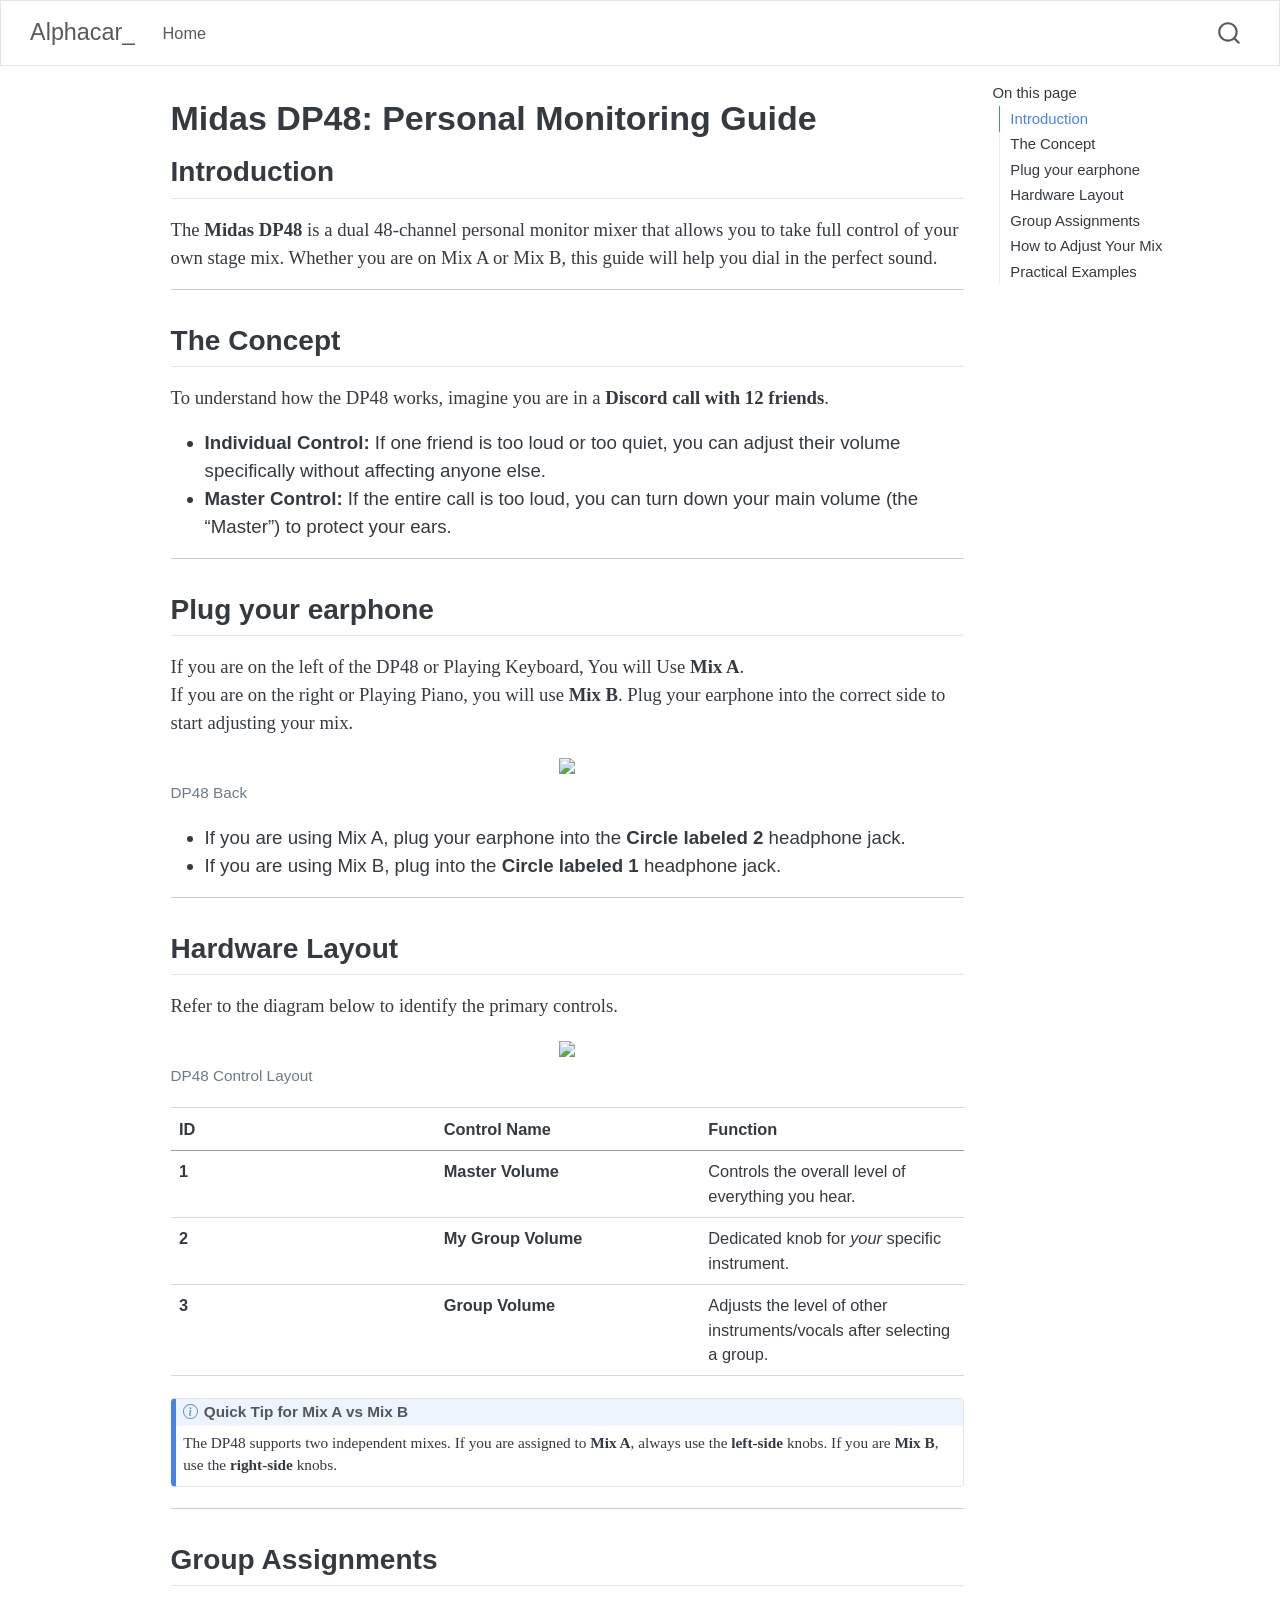
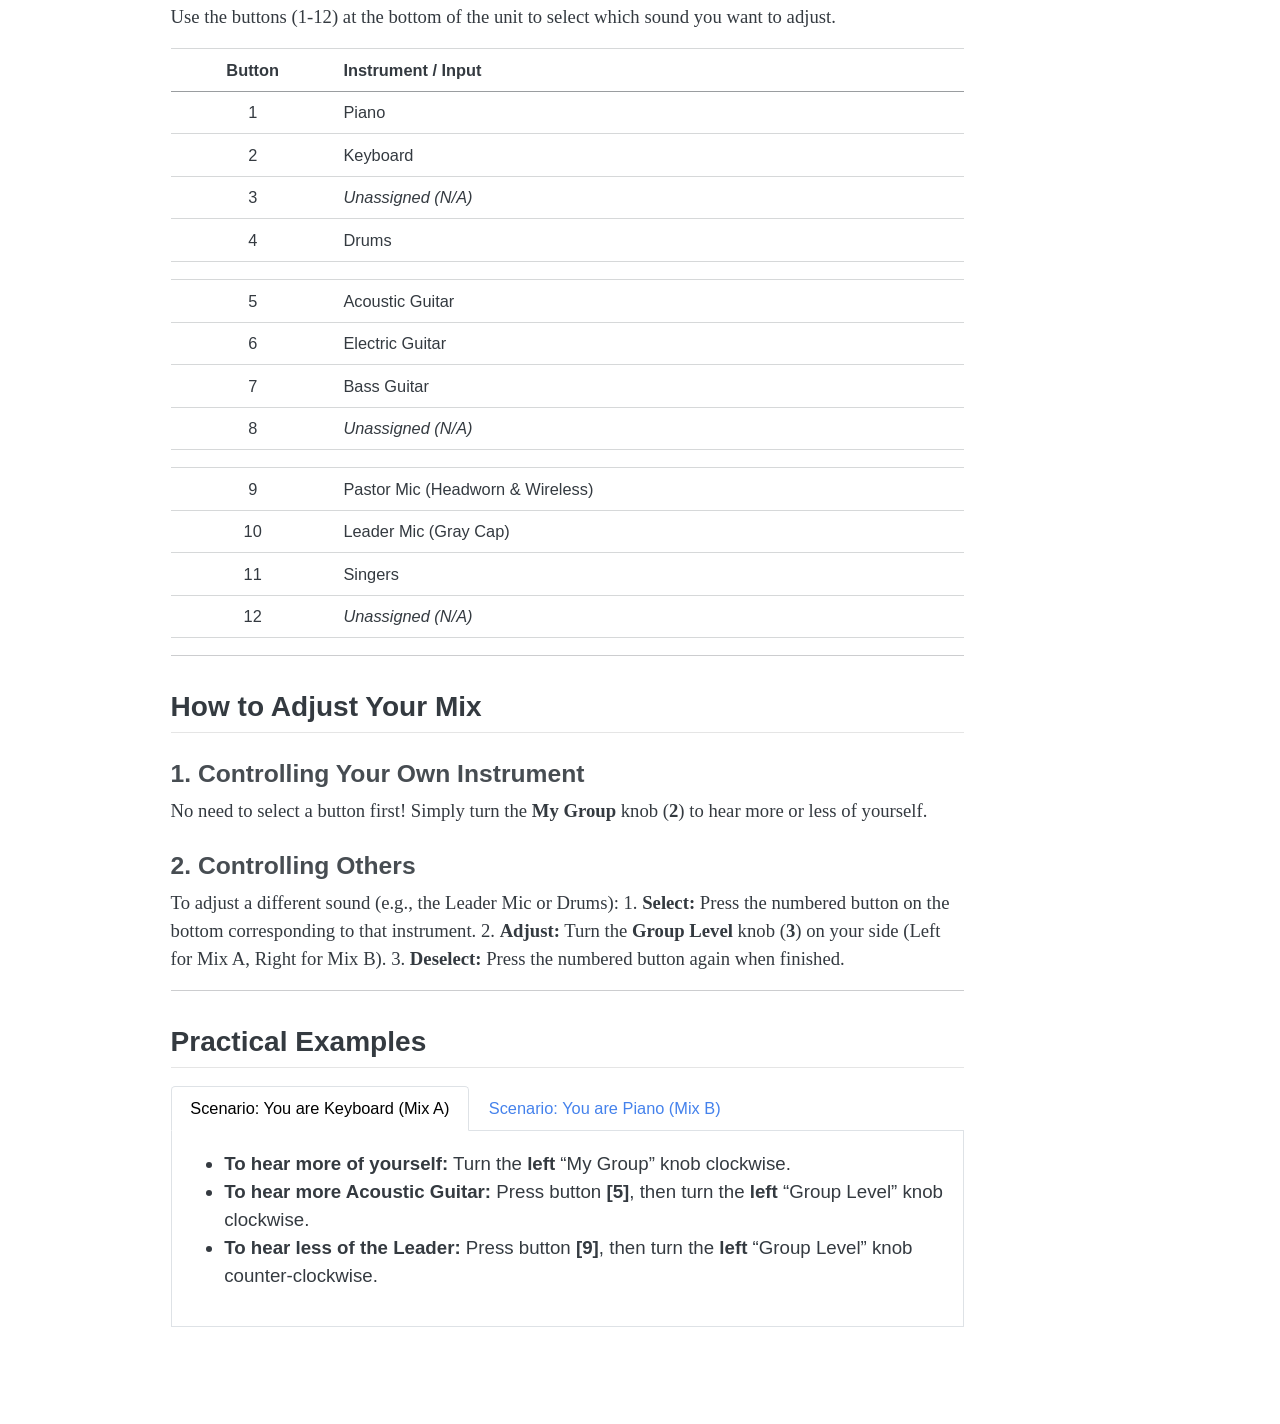
==== dp48.html @ 5f4e0976 "Built site for gh-pages" ====
<!DOCTYPE html>
<html xmlns="http://www.w3.org/1999/xhtml" lang="en" xml:lang="en"><head>

<meta charset="utf-8">
<meta name="generator" content="quarto-1.8.27">

<meta name="viewport" content="width=device-width, initial-scale=1.0, user-scalable=yes">


<title>Midas DP48: Personal Monitoring Guide – Alphacar_</title>
<style>
code{white-space: pre-wrap;}
span.smallcaps{font-variant: small-caps;}
div.columns{display: flex; gap: min(4vw, 1.5em);}
div.column{flex: auto; overflow-x: auto;}
div.hanging-indent{margin-left: 1.5em; text-indent: -1.5em;}
ul.task-list{list-style: none;}
ul.task-list li input[type="checkbox"] {
  width: 0.8em;
  margin: 0 0.8em 0.2em -1em; /* quarto-specific, see https://github.com/quarto-dev/quarto-cli/issues/4556 */ 
  vertical-align: middle;
}
</style>


<script src="site_libs/quarto-nav/quarto-nav.js"></script>
<script src="site_libs/quarto-nav/headroom.min.js"></script>
<script src="site_libs/clipboard/clipboard.min.js"></script>
<script src="site_libs/quarto-search/autocomplete.umd.js"></script>
<script src="site_libs/quarto-search/fuse.min.js"></script>
<script src="site_libs/quarto-search/quarto-search.js"></script>
<meta name="quarto:offset" content="./">
<script src="site_libs/quarto-html/quarto.js" type="module"></script>
<script src="site_libs/quarto-html/tabsets/tabsets.js" type="module"></script>
<script src="site_libs/quarto-html/axe/axe-check.js" type="module"></script>
<script src="site_libs/quarto-html/popper.min.js"></script>
<script src="site_libs/quarto-html/tippy.umd.min.js"></script>
<script src="site_libs/quarto-html/anchor.min.js"></script>
<link href="site_libs/quarto-html/tippy.css" rel="stylesheet">
<link href="site_libs/quarto-html/quarto-syntax-highlighting-ed96de9b727972fe78a7b5d16c58bf87.css" rel="stylesheet" id="quarto-text-highlighting-styles">
<script src="site_libs/bootstrap/bootstrap.min.js"></script>
<link href="site_libs/bootstrap/bootstrap-icons.css" rel="stylesheet">
<link href="site_libs/bootstrap/bootstrap-99258d85ffddbd9841977770f8edb96b.min.css" rel="stylesheet" append-hash="true" id="quarto-bootstrap" data-mode="light">
<script id="quarto-search-options" type="application/json">{
  "location": "navbar",
  "copy-button": false,
  "collapse-after": 3,
  "panel-placement": "end",
  "type": "overlay",
  "limit": 50,
  "keyboard-shortcut": [
    "f",
    "/",
    "s"
  ],
  "show-item-context": false,
  "language": {
    "search-no-results-text": "No results",
    "search-matching-documents-text": "matching documents",
    "search-copy-link-title": "Copy link to search",
    "search-hide-matches-text": "Hide additional matches",
    "search-more-match-text": "more match in this document",
    "search-more-matches-text": "more matches in this document",
    "search-clear-button-title": "Clear",
    "search-text-placeholder": "",
    "search-detached-cancel-button-title": "Cancel",
    "search-submit-button-title": "Submit",
    "search-label": "Search"
  }
}</script>
<script async="" src="https://www.googletagmanager.com/gtag/js?id=G-YXVMSHZ5VF"></script>

<script type="text/javascript">

window.dataLayer = window.dataLayer || [];
function gtag(){dataLayer.push(arguments);}
gtag('js', new Date());
gtag('config', 'G-YXVMSHZ5VF', { 'anonymize_ip': true});
</script>


</head>

<body class="nav-fixed quarto-light">

<div id="quarto-search-results"></div>
  <header id="quarto-header" class="headroom fixed-top">
    <nav class="navbar navbar-expand-lg " data-bs-theme="dark">
      <div class="navbar-container container-fluid">
      <div class="navbar-brand-container mx-auto">
    <a class="navbar-brand" href="./index.html">
    <span class="navbar-title">Alphacar_</span>
    </a>
  </div>
            <div id="quarto-search" class="" title="Search"></div>
          <button class="navbar-toggler" type="button" data-bs-toggle="collapse" data-bs-target="#navbarCollapse" aria-controls="navbarCollapse" role="menu" aria-expanded="false" aria-label="Toggle navigation" onclick="if (window.quartoToggleHeadroom) { window.quartoToggleHeadroom(); }">
  <span class="navbar-toggler-icon"></span>
</button>
          <div class="collapse navbar-collapse" id="navbarCollapse">
            <ul class="navbar-nav navbar-nav-scroll me-auto">
  <li class="nav-item">
    <a class="nav-link" href="./index.html"> 
<span class="menu-text">Home</span></a>
  </li>  
</ul>
            <ul class="navbar-nav navbar-nav-scroll ms-auto">
</ul>
          </div> <!-- /navcollapse -->
            <div class="quarto-navbar-tools">
</div>
      </div> <!-- /container-fluid -->
    </nav>
</header>
<!-- content -->
<div id="quarto-content" class="quarto-container page-columns page-rows-contents page-layout-article page-navbar">
<!-- sidebar -->
<!-- margin-sidebar -->
    <div id="quarto-margin-sidebar" class="sidebar margin-sidebar">
        <nav id="TOC" role="doc-toc" class="toc-active">
    <h2 id="toc-title">On this page</h2>
   
  <ul>
  <li><a href="#introduction" id="toc-introduction" class="nav-link active" data-scroll-target="#introduction">Introduction</a></li>
  <li><a href="#the-concept" id="toc-the-concept" class="nav-link" data-scroll-target="#the-concept">The Concept</a></li>
  <li><a href="#plug-your-earphone" id="toc-plug-your-earphone" class="nav-link" data-scroll-target="#plug-your-earphone">Plug your earphone</a></li>
  <li><a href="#hardware-layout" id="toc-hardware-layout" class="nav-link" data-scroll-target="#hardware-layout">Hardware Layout</a></li>
  <li><a href="#group-assignments" id="toc-group-assignments" class="nav-link" data-scroll-target="#group-assignments">Group Assignments</a></li>
  <li><a href="#how-to-adjust-your-mix" id="toc-how-to-adjust-your-mix" class="nav-link" data-scroll-target="#how-to-adjust-your-mix">How to Adjust Your Mix</a>
  <ul class="collapse">
  <li><a href="#controlling-your-own-instrument" id="toc-controlling-your-own-instrument" class="nav-link" data-scroll-target="#controlling-your-own-instrument">1. Controlling Your Own Instrument</a></li>
  <li><a href="#controlling-others" id="toc-controlling-others" class="nav-link" data-scroll-target="#controlling-others">2. Controlling Others</a></li>
  </ul></li>
  <li><a href="#practical-examples" id="toc-practical-examples" class="nav-link" data-scroll-target="#practical-examples">Practical Examples</a></li>
  </ul>
</nav>
    </div>
<!-- main -->
<main class="content" id="quarto-document-content">

<header id="title-block-header" class="quarto-title-block default">
<div class="quarto-title">
<h1 class="title">Midas DP48: Personal Monitoring Guide</h1>
</div>



<div class="quarto-title-meta">

    
  
    
  </div>
  


</header>


<section id="introduction" class="level2">
<h2 class="anchored" data-anchor-id="introduction">Introduction</h2>
<p>The <strong>Midas DP48</strong> is a dual 48-channel personal monitor mixer that allows you to take full control of your own stage mix. Whether you are on Mix A or Mix B, this guide will help you dial in the perfect sound.</p>
<hr>
</section>
<section id="the-concept" class="level2">
<h2 class="anchored" data-anchor-id="the-concept">The Concept</h2>
<p>To understand how the DP48 works, imagine you are in a <strong>Discord call with 12 friends</strong>.</p>
<ul>
<li><strong>Individual Control:</strong> If one friend is too loud or too quiet, you can adjust their volume specifically without affecting anyone else.</li>
<li><strong>Master Control:</strong> If the entire call is too loud, you can turn down your main volume (the “Master”) to protect your ears.</li>
</ul>
<hr>
</section>
<section id="plug-your-earphone" class="level2">
<h2 class="anchored" data-anchor-id="plug-your-earphone">Plug your earphone</h2>
<p>If you are on the left of the DP48 or Playing Keyboard, You will Use <strong>Mix A</strong>. <br> If you are on the right or Playing Piano, you will use <strong>Mix B</strong>. Plug your earphone into the correct side to start adjusting your mix.</p>
<div class="quarto-figure quarto-figure-center">
<figure class="figure">
<p><img src="assets/dp48_back.png" class="img-fluid figure-img"></p>
<figcaption>DP48 Back</figcaption>
</figure>
</div>
<ul>
<li>If you are using Mix A, plug your earphone into the <strong>Circle labeled 2</strong> headphone jack.</li>
<li>If you are using Mix B, plug into the <strong>Circle labeled 1</strong> headphone jack.</li>
</ul>
<hr>
</section>
<section id="hardware-layout" class="level2">
<h2 class="anchored" data-anchor-id="hardware-layout">Hardware Layout</h2>
<p>Refer to the diagram below to identify the primary controls.</p>
<div class="quarto-figure quarto-figure-center">
<figure class="figure">
<p><img src="assets/dp48_layout.png" class="img-fluid figure-img"></p>
<figcaption>DP48 Control Layout</figcaption>
</figure>
</div>
<table class="caption-top table">
<colgroup>
<col style="width: 33%">
<col style="width: 33%">
<col style="width: 33%">
</colgroup>
<thead>
<tr class="header">
<th style="text-align: left;">ID</th>
<th style="text-align: left;">Control Name</th>
<th style="text-align: left;">Function</th>
</tr>
</thead>
<tbody>
<tr class="odd">
<td style="text-align: left;"><strong>1</strong></td>
<td style="text-align: left;"><strong>Master Volume</strong></td>
<td style="text-align: left;">Controls the overall level of everything you hear.</td>
</tr>
<tr class="even">
<td style="text-align: left;"><strong>2</strong></td>
<td style="text-align: left;"><strong>My Group Volume</strong></td>
<td style="text-align: left;">Dedicated knob for <em>your</em> specific instrument.</td>
</tr>
<tr class="odd">
<td style="text-align: left;"><strong>3</strong></td>
<td style="text-align: left;"><strong>Group Volume</strong></td>
<td style="text-align: left;">Adjusts the level of other instruments/vocals after selecting a group.</td>
</tr>
</tbody>
</table>
<div class="callout callout-style-default callout-note callout-titled">
<div class="callout-header d-flex align-content-center">
<div class="callout-icon-container">
<i class="callout-icon"></i>
</div>
<div class="callout-title-container flex-fill">
<span class="screen-reader-only">Note</span>Quick Tip for Mix A vs Mix B
</div>
</div>
<div class="callout-body-container callout-body">
<p>The DP48 supports two independent mixes. If you are assigned to <strong>Mix A</strong>, always use the <strong>left-side</strong> knobs. If you are <strong>Mix B</strong>, use the <strong>right-side</strong> knobs.</p>
</div>
</div>
<hr>
</section>
<section id="group-assignments" class="level2">
<h2 class="anchored" data-anchor-id="group-assignments">Group Assignments</h2>
<p>Use the buttons (1-12) at the bottom of the unit to select which sound you want to adjust.</p>
<table class="caption-top table">
<thead>
<tr class="header">
<th style="text-align: center;">Button</th>
<th style="text-align: left;">Instrument / Input</th>
</tr>
</thead>
<tbody>
<tr class="odd">
<td style="text-align: center;">1</td>
<td style="text-align: left;">Piano</td>
</tr>
<tr class="even">
<td style="text-align: center;">2</td>
<td style="text-align: left;">Keyboard</td>
</tr>
<tr class="odd">
<td style="text-align: center;">3</td>
<td style="text-align: left;"><em>Unassigned (N/A)</em></td>
</tr>
<tr class="even">
<td style="text-align: center;">4</td>
<td style="text-align: left;">Drums</td>
</tr>
<tr class="odd">
<td style="text-align: center;"></td>
<td style="text-align: left;"></td>
</tr>
<tr class="even">
<td style="text-align: center;">5</td>
<td style="text-align: left;">Acoustic Guitar</td>
</tr>
<tr class="odd">
<td style="text-align: center;">6</td>
<td style="text-align: left;">Electric Guitar</td>
</tr>
<tr class="even">
<td style="text-align: center;">7</td>
<td style="text-align: left;">Bass Guitar</td>
</tr>
<tr class="odd">
<td style="text-align: center;">8</td>
<td style="text-align: left;"><em>Unassigned (N/A)</em></td>
</tr>
<tr class="even">
<td style="text-align: center;"></td>
<td style="text-align: left;"></td>
</tr>
<tr class="odd">
<td style="text-align: center;">9</td>
<td style="text-align: left;">Pastor Mic (Headworn &amp; Wireless)</td>
</tr>
<tr class="even">
<td style="text-align: center;">10</td>
<td style="text-align: left;">Leader Mic (Gray Cap)</td>
</tr>
<tr class="odd">
<td style="text-align: center;">11</td>
<td style="text-align: left;">Singers</td>
</tr>
<tr class="even">
<td style="text-align: center;">12</td>
<td style="text-align: left;"><em>Unassigned (N/A)</em></td>
</tr>
</tbody>
</table>
<hr>
</section>
<section id="how-to-adjust-your-mix" class="level2">
<h2 class="anchored" data-anchor-id="how-to-adjust-your-mix">How to Adjust Your Mix</h2>
<section id="controlling-your-own-instrument" class="level3">
<h3 class="anchored" data-anchor-id="controlling-your-own-instrument">1. Controlling Your Own Instrument</h3>
<p>No need to select a button first! Simply turn the <strong>My Group</strong> knob (<strong>2</strong>) to hear more or less of yourself.</p>
</section>
<section id="controlling-others" class="level3">
<h3 class="anchored" data-anchor-id="controlling-others">2. Controlling Others</h3>
<p>To adjust a different sound (e.g., the Leader Mic or Drums): 1. <strong>Select:</strong> Press the numbered button on the bottom corresponding to that instrument. 2. <strong>Adjust:</strong> Turn the <strong>Group Level</strong> knob (<strong>3</strong>) on your side (Left for Mix A, Right for Mix B). 3. <strong>Deselect:</strong> Press the numbered button again when finished.</p>
<hr>
</section>
</section>
<section id="practical-examples" class="level2">
<h2 class="anchored" data-anchor-id="practical-examples">Practical Examples</h2>
<div class="tabset-margin-container"></div><div class="panel-tabset">
<ul class="nav nav-tabs" role="tablist"><li class="nav-item" role="presentation"><a class="nav-link active" id="tabset-1-1-tab" data-bs-toggle="tab" data-bs-target="#tabset-1-1" role="tab" aria-controls="tabset-1-1" aria-selected="true" href="">Scenario: You are Keyboard (Mix A)</a></li><li class="nav-item" role="presentation"><a class="nav-link" id="tabset-1-2-tab" data-bs-toggle="tab" data-bs-target="#tabset-1-2" role="tab" aria-controls="tabset-1-2" aria-selected="false" href="">Scenario: You are Piano (Mix B)</a></li></ul>
<div class="tab-content">
<div id="tabset-1-1" class="tab-pane active" role="tabpanel" aria-labelledby="tabset-1-1-tab">
<ul>
<li><strong>To hear more of yourself:</strong> Turn the <strong>left</strong> “My Group” knob clockwise.</li>
<li><strong>To hear more Acoustic Guitar:</strong> Press button <strong>[5]</strong>, then turn the <strong>left</strong> “Group Level” knob clockwise.</li>
<li><strong>To hear less of the Leader:</strong> Press button <strong>[9]</strong>, then turn the <strong>left</strong> “Group Level” knob counter-clockwise.</li>
</ul>
</div>
<div id="tabset-1-2" class="tab-pane" role="tabpanel" aria-labelledby="tabset-1-2-tab">
<ul>
<li><strong>To hear more of yourself:</strong> Turn the <strong>right</strong> “My Group” knob clockwise.</li>
<li><strong>To hear more Drums:</strong> Press button <strong>[4]</strong>, then turn the <strong>right</strong> “Group Level” knob clockwise.</li>
<li><strong>To hear less of the Singers:</strong> Press button <strong>[10]</strong>, then turn the <strong>right</strong> “Group Level” knob counter-clockwise.</li>
</ul>
</div>
</div>
</div>


</section>

</main> <!-- /main -->
<script id="quarto-html-after-body" type="application/javascript">
  window.document.addEventListener("DOMContentLoaded", function (event) {
    const icon = "";
    const anchorJS = new window.AnchorJS();
    anchorJS.options = {
      placement: 'right',
      icon: icon
    };
    anchorJS.add('.anchored');
    const isCodeAnnotation = (el) => {
      for (const clz of el.classList) {
        if (clz.startsWith('code-annotation-')) {                     
          return true;
        }
      }
      return false;
    }
    const onCopySuccess = function(e) {
      // button target
      const button = e.trigger;
      // don't keep focus
      button.blur();
      // flash "checked"
      button.classList.add('code-copy-button-checked');
      var currentTitle = button.getAttribute("title");
      button.setAttribute("title", "Copied!");
      let tooltip;
      if (window.bootstrap) {
        button.setAttribute("data-bs-toggle", "tooltip");
        button.setAttribute("data-bs-placement", "left");
        button.setAttribute("data-bs-title", "Copied!");
        tooltip = new bootstrap.Tooltip(button, 
          { trigger: "manual", 
            customClass: "code-copy-button-tooltip",
            offset: [0, -8]});
        tooltip.show();    
      }
      setTimeout(function() {
        if (tooltip) {
          tooltip.hide();
          button.removeAttribute("data-bs-title");
          button.removeAttribute("data-bs-toggle");
          button.removeAttribute("data-bs-placement");
        }
        button.setAttribute("title", currentTitle);
        button.classList.remove('code-copy-button-checked');
      }, 1000);
      // clear code selection
      e.clearSelection();
    }
    const getTextToCopy = function(trigger) {
      const outerScaffold = trigger.parentElement.cloneNode(true);
      const codeEl = outerScaffold.querySelector('code');
      for (const childEl of codeEl.children) {
        if (isCodeAnnotation(childEl)) {
          childEl.remove();
        }
      }
      return codeEl.innerText;
    }
    const clipboard = new window.ClipboardJS('.code-copy-button:not([data-in-quarto-modal])', {
      text: getTextToCopy
    });
    clipboard.on('success', onCopySuccess);
    if (window.document.getElementById('quarto-embedded-source-code-modal')) {
      const clipboardModal = new window.ClipboardJS('.code-copy-button[data-in-quarto-modal]', {
        text: getTextToCopy,
        container: window.document.getElementById('quarto-embedded-source-code-modal')
      });
      clipboardModal.on('success', onCopySuccess);
    }
      var localhostRegex = new RegExp(/^(?:http|https):\/\/localhost\:?[0-9]*\//);
      var mailtoRegex = new RegExp(/^mailto:/);
        var filterRegex = new RegExp("https:\/\/alpha216\.github\.io\/audio-quarto\/");
      var isInternal = (href) => {
          return filterRegex.test(href) || localhostRegex.test(href) || mailtoRegex.test(href);
      }
      // Inspect non-navigation links and adorn them if external
     var links = window.document.querySelectorAll('a[href]:not(.nav-link):not(.navbar-brand):not(.toc-action):not(.sidebar-link):not(.sidebar-item-toggle):not(.pagination-link):not(.no-external):not([aria-hidden]):not(.dropdown-item):not(.quarto-navigation-tool):not(.about-link)');
      for (var i=0; i<links.length; i++) {
        const link = links[i];
        if (!isInternal(link.href)) {
          // undo the damage that might have been done by quarto-nav.js in the case of
          // links that we want to consider external
          if (link.dataset.originalHref !== undefined) {
            link.href = link.dataset.originalHref;
          }
        }
      }
    function tippyHover(el, contentFn, onTriggerFn, onUntriggerFn) {
      const config = {
        allowHTML: true,
        maxWidth: 500,
        delay: 100,
        arrow: false,
        appendTo: function(el) {
            return el.parentElement;
        },
        interactive: true,
        interactiveBorder: 10,
        theme: 'quarto',
        placement: 'bottom-start',
      };
      if (contentFn) {
        config.content = contentFn;
      }
      if (onTriggerFn) {
        config.onTrigger = onTriggerFn;
      }
      if (onUntriggerFn) {
        config.onUntrigger = onUntriggerFn;
      }
      window.tippy(el, config); 
    }
    const noterefs = window.document.querySelectorAll('a[role="doc-noteref"]');
    for (var i=0; i<noterefs.length; i++) {
      const ref = noterefs[i];
      tippyHover(ref, function() {
        // use id or data attribute instead here
        let href = ref.getAttribute('data-footnote-href') || ref.getAttribute('href');
        try { href = new URL(href).hash; } catch {}
        const id = href.replace(/^#\/?/, "");
        const note = window.document.getElementById(id);
        if (note) {
          return note.innerHTML;
        } else {
          return "";
        }
      });
    }
    const xrefs = window.document.querySelectorAll('a.quarto-xref');
    const processXRef = (id, note) => {
      // Strip column container classes
      const stripColumnClz = (el) => {
        el.classList.remove("page-full", "page-columns");
        if (el.children) {
          for (const child of el.children) {
            stripColumnClz(child);
          }
        }
      }
      stripColumnClz(note)
      if (id === null || id.startsWith('sec-')) {
        // Special case sections, only their first couple elements
        const container = document.createElement("div");
        if (note.children && note.children.length > 2) {
          container.appendChild(note.children[0].cloneNode(true));
          for (let i = 1; i < note.children.length; i++) {
            const child = note.children[i];
            if (child.tagName === "P" && child.innerText === "") {
              continue;
            } else {
              container.appendChild(child.cloneNode(true));
              break;
            }
          }
          if (window.Quarto?.typesetMath) {
            window.Quarto.typesetMath(container);
          }
          return container.innerHTML
        } else {
          if (window.Quarto?.typesetMath) {
            window.Quarto.typesetMath(note);
          }
          return note.innerHTML;
        }
      } else {
        // Remove any anchor links if they are present
        const anchorLink = note.querySelector('a.anchorjs-link');
        if (anchorLink) {
          anchorLink.remove();
        }
        if (window.Quarto?.typesetMath) {
          window.Quarto.typesetMath(note);
        }
        if (note.classList.contains("callout")) {
          return note.outerHTML;
        } else {
          return note.innerHTML;
        }
      }
    }
    for (var i=0; i<xrefs.length; i++) {
      const xref = xrefs[i];
      tippyHover(xref, undefined, function(instance) {
        instance.disable();
        let url = xref.getAttribute('href');
        let hash = undefined; 
        if (url.startsWith('#')) {
          hash = url;
        } else {
          try { hash = new URL(url).hash; } catch {}
        }
        if (hash) {
          const id = hash.replace(/^#\/?/, "");
          const note = window.document.getElementById(id);
          if (note !== null) {
            try {
              const html = processXRef(id, note.cloneNode(true));
              instance.setContent(html);
            } finally {
              instance.enable();
              instance.show();
            }
          } else {
            // See if we can fetch this
            fetch(url.split('#')[0])
            .then(res => res.text())
            .then(html => {
              const parser = new DOMParser();
              const htmlDoc = parser.parseFromString(html, "text/html");
              const note = htmlDoc.getElementById(id);
              if (note !== null) {
                const html = processXRef(id, note);
                instance.setContent(html);
              } 
            }).finally(() => {
              instance.enable();
              instance.show();
            });
          }
        } else {
          // See if we can fetch a full url (with no hash to target)
          // This is a special case and we should probably do some content thinning / targeting
          fetch(url)
          .then(res => res.text())
          .then(html => {
            const parser = new DOMParser();
            const htmlDoc = parser.parseFromString(html, "text/html");
            const note = htmlDoc.querySelector('main.content');
            if (note !== null) {
              // This should only happen for chapter cross references
              // (since there is no id in the URL)
              // remove the first header
              if (note.children.length > 0 && note.children[0].tagName === "HEADER") {
                note.children[0].remove();
              }
              const html = processXRef(null, note);
              instance.setContent(html);
            } 
          }).finally(() => {
            instance.enable();
            instance.show();
          });
        }
      }, function(instance) {
      });
    }
        let selectedAnnoteEl;
        const selectorForAnnotation = ( cell, annotation) => {
          let cellAttr = 'data-code-cell="' + cell + '"';
          let lineAttr = 'data-code-annotation="' +  annotation + '"';
          const selector = 'span[' + cellAttr + '][' + lineAttr + ']';
          return selector;
        }
        const selectCodeLines = (annoteEl) => {
          const doc = window.document;
          const targetCell = annoteEl.getAttribute("data-target-cell");
          const targetAnnotation = annoteEl.getAttribute("data-target-annotation");
          const annoteSpan = window.document.querySelector(selectorForAnnotation(targetCell, targetAnnotation));
          const lines = annoteSpan.getAttribute("data-code-lines").split(",");
          const lineIds = lines.map((line) => {
            return targetCell + "-" + line;
          })
          let top = null;
          let height = null;
          let parent = null;
          if (lineIds.length > 0) {
              //compute the position of the single el (top and bottom and make a div)
              const el = window.document.getElementById(lineIds[0]);
              top = el.offsetTop;
              height = el.offsetHeight;
              parent = el.parentElement.parentElement;
            if (lineIds.length > 1) {
              const lastEl = window.document.getElementById(lineIds[lineIds.length - 1]);
              const bottom = lastEl.offsetTop + lastEl.offsetHeight;
              height = bottom - top;
            }
            if (top !== null && height !== null && parent !== null) {
              // cook up a div (if necessary) and position it 
              let div = window.document.getElementById("code-annotation-line-highlight");
              if (div === null) {
                div = window.document.createElement("div");
                div.setAttribute("id", "code-annotation-line-highlight");
                div.style.position = 'absolute';
                parent.appendChild(div);
              }
              div.style.top = top - 2 + "px";
              div.style.height = height + 4 + "px";
              div.style.left = 0;
              let gutterDiv = window.document.getElementById("code-annotation-line-highlight-gutter");
              if (gutterDiv === null) {
                gutterDiv = window.document.createElement("div");
                gutterDiv.setAttribute("id", "code-annotation-line-highlight-gutter");
                gutterDiv.style.position = 'absolute';
                const codeCell = window.document.getElementById(targetCell);
                const gutter = codeCell.querySelector('.code-annotation-gutter');
                gutter.appendChild(gutterDiv);
              }
              gutterDiv.style.top = top - 2 + "px";
              gutterDiv.style.height = height + 4 + "px";
            }
            selectedAnnoteEl = annoteEl;
          }
        };
        const unselectCodeLines = () => {
          const elementsIds = ["code-annotation-line-highlight", "code-annotation-line-highlight-gutter"];
          elementsIds.forEach((elId) => {
            const div = window.document.getElementById(elId);
            if (div) {
              div.remove();
            }
          });
          selectedAnnoteEl = undefined;
        };
          // Handle positioning of the toggle
      window.addEventListener(
        "resize",
        throttle(() => {
          elRect = undefined;
          if (selectedAnnoteEl) {
            selectCodeLines(selectedAnnoteEl);
          }
        }, 10)
      );
      function throttle(fn, ms) {
      let throttle = false;
      let timer;
        return (...args) => {
          if(!throttle) { // first call gets through
              fn.apply(this, args);
              throttle = true;
          } else { // all the others get throttled
              if(timer) clearTimeout(timer); // cancel #2
              timer = setTimeout(() => {
                fn.apply(this, args);
                timer = throttle = false;
              }, ms);
          }
        };
      }
        // Attach click handler to the DT
        const annoteDls = window.document.querySelectorAll('dt[data-target-cell]');
        for (const annoteDlNode of annoteDls) {
          annoteDlNode.addEventListener('click', (event) => {
            const clickedEl = event.target;
            if (clickedEl !== selectedAnnoteEl) {
              unselectCodeLines();
              const activeEl = window.document.querySelector('dt[data-target-cell].code-annotation-active');
              if (activeEl) {
                activeEl.classList.remove('code-annotation-active');
              }
              selectCodeLines(clickedEl);
              clickedEl.classList.add('code-annotation-active');
            } else {
              // Unselect the line
              unselectCodeLines();
              clickedEl.classList.remove('code-annotation-active');
            }
          });
        }
    const findCites = (el) => {
      const parentEl = el.parentElement;
      if (parentEl) {
        const cites = parentEl.dataset.cites;
        if (cites) {
          return {
            el,
            cites: cites.split(' ')
          };
        } else {
          return findCites(el.parentElement)
        }
      } else {
        return undefined;
      }
    };
    var bibliorefs = window.document.querySelectorAll('a[role="doc-biblioref"]');
    for (var i=0; i<bibliorefs.length; i++) {
      const ref = bibliorefs[i];
      const citeInfo = findCites(ref);
      if (citeInfo) {
        tippyHover(citeInfo.el, function() {
          var popup = window.document.createElement('div');
          citeInfo.cites.forEach(function(cite) {
            var citeDiv = window.document.createElement('div');
            citeDiv.classList.add('hanging-indent');
            citeDiv.classList.add('csl-entry');
            var biblioDiv = window.document.getElementById('ref-' + cite);
            if (biblioDiv) {
              citeDiv.innerHTML = biblioDiv.innerHTML;
            }
            popup.appendChild(citeDiv);
          });
          return popup.innerHTML;
        });
      }
    }
  });
  </script>
</div> <!-- /content -->




</body></html>
---- site_libs/quarto-html/tippy.css ----
.tippy-box[data-animation=fade][data-state=hidden]{opacity:0}[data-tippy-root]{max-width:calc(100vw - 10px)}.tippy-box{position:relative;background-color:#333;color:#fff;border-radius:4px;font-size:14px;line-height:1.4;white-space:normal;outline:0;transition-property:transform,visibility,opacity}.tippy-box[data-placement^=top]>.tippy-arrow{bottom:0}.tippy-box[data-placement^=top]>.tippy-arrow:before{bottom:-7px;left:0;border-width:8px 8px 0;border-top-color:initial;transform-origin:center top}.tippy-box[data-placement^=bottom]>.tippy-arrow{top:0}.tippy-box[data-placement^=bottom]>.tippy-arrow:before{top:-7px;left:0;border-width:0 8px 8px;border-bottom-color:initial;transform-origin:center bottom}.tippy-box[data-placement^=left]>.tippy-arrow{right:0}.tippy-box[data-placement^=left]>.tippy-arrow:before{border-width:8px 0 8px 8px;border-left-color:initial;right:-7px;transform-origin:center left}.tippy-box[data-placement^=right]>.tippy-arrow{left:0}.tippy-box[data-placement^=right]>.tippy-arrow:before{left:-7px;border-width:8px 8px 8px 0;border-right-color:initial;transform-origin:center right}.tippy-box[data-inertia][data-state=visible]{transition-timing-function:cubic-bezier(.54,1.5,.38,1.11)}.tippy-arrow{width:16px;height:16px;color:#333}.tippy-arrow:before{content:"";position:absolute;border-color:transparent;border-style:solid}.tippy-content{position:relative;padding:5px 9px;z-index:1}
---- site_libs/quarto-html/quarto-syntax-highlighting-ed96de9b727972fe78a7b5d16c58bf87.css ----
/* quarto syntax highlight colors */
:root {
  --quarto-hl-ot-color: #003B4F;
  --quarto-hl-at-color: #657422;
  --quarto-hl-ss-color: #20794D;
  --quarto-hl-an-color: #5E5E5E;
  --quarto-hl-fu-color: #4758AB;
  --quarto-hl-st-color: #20794D;
  --quarto-hl-cf-color: #003B4F;
  --quarto-hl-op-color: #5E5E5E;
  --quarto-hl-er-color: #AD0000;
  --quarto-hl-bn-color: #AD0000;
  --quarto-hl-al-color: #AD0000;
  --quarto-hl-va-color: #111111;
  --quarto-hl-bu-color: inherit;
  --quarto-hl-ex-color: inherit;
  --quarto-hl-pp-color: #AD0000;
  --quarto-hl-in-color: #5E5E5E;
  --quarto-hl-vs-color: #20794D;
  --quarto-hl-wa-color: #5E5E5E;
  --quarto-hl-do-color: #5E5E5E;
  --quarto-hl-im-color: #00769E;
  --quarto-hl-ch-color: #20794D;
  --quarto-hl-dt-color: #AD0000;
  --quarto-hl-fl-color: #AD0000;
  --quarto-hl-co-color: #5E5E5E;
  --quarto-hl-cv-color: #5E5E5E;
  --quarto-hl-cn-color: #8f5902;
  --quarto-hl-sc-color: #5E5E5E;
  --quarto-hl-dv-color: #AD0000;
  --quarto-hl-kw-color: #003B4F;
}

/* other quarto variables */
:root {
  --quarto-font-monospace: SFMono-Regular, Menlo, Monaco, Consolas, "Liberation Mono", "Courier New", monospace;
}

/* syntax highlight based on Pandoc's rules */
pre > code.sourceCode > span {
  color: #003B4F;
}

code.sourceCode > span {
  color: #003B4F;
}

div.sourceCode,
div.sourceCode pre.sourceCode {
  color: #003B4F;
}

/* Normal */
code span {
  color: #003B4F;
}

/* Alert */
code span.al {
  color: #AD0000;
  font-style: inherit;
}

/* Annotation */
code span.an {
  color: #5E5E5E;
  font-style: inherit;
}

/* Attribute */
code span.at {
  color: #657422;
  font-style: inherit;
}

/* BaseN */
code span.bn {
  color: #AD0000;
  font-style: inherit;
}

/* BuiltIn */
code span.bu {
  font-style: inherit;
}

/* ControlFlow */
code span.cf {
  color: #003B4F;
  font-weight: bold;
  font-style: inherit;
}

/* Char */
code span.ch {
  color: #20794D;
  font-style: inherit;
}

/* Constant */
code span.cn {
  color: #8f5902;
  font-style: inherit;
}

/* Comment */
code span.co {
  color: #5E5E5E;
  font-style: inherit;
}

/* CommentVar */
code span.cv {
  color: #5E5E5E;
  font-style: italic;
}

/* Documentation */
code span.do {
  color: #5E5E5E;
  font-style: italic;
}

/* DataType */
code span.dt {
  color: #AD0000;
  font-style: inherit;
}

/* DecVal */
code span.dv {
  color: #AD0000;
  font-style: inherit;
}

/* Error */
code span.er {
  color: #AD0000;
  font-style: inherit;
}

/* Extension */
code span.ex {
  font-style: inherit;
}

/* Float */
code span.fl {
  color: #AD0000;
  font-style: inherit;
}

/* Function */
code span.fu {
  color: #4758AB;
  font-style: inherit;
}

/* Import */
code span.im {
  color: #00769E;
  font-style: inherit;
}

/* Information */
code span.in {
  color: #5E5E5E;
  font-style: inherit;
}

/* Keyword */
code span.kw {
  color: #003B4F;
  font-weight: bold;
  font-style: inherit;
}

/* Operator */
code span.op {
  color: #5E5E5E;
  font-style: inherit;
}

/* Other */
code span.ot {
  color: #003B4F;
  font-style: inherit;
}

/* Preprocessor */
code span.pp {
  color: #AD0000;
  font-style: inherit;
}

/* SpecialChar */
code span.sc {
  color: #5E5E5E;
  font-style: inherit;
}

/* SpecialString */
code span.ss {
  color: #20794D;
  font-style: inherit;
}

/* String */
code span.st {
  color: #20794D;
  font-style: inherit;
}

/* Variable */
code span.va {
  color: #111111;
  font-style: inherit;
}

/* VerbatimString */
code span.vs {
  color: #20794D;
  font-style: inherit;
}

/* Warning */
code span.wa {
  color: #5E5E5E;
  font-style: italic;
}

.prevent-inlining {
  content: "</";
}

/*# sourceMappingURL=0920dd6d7437995b8cdf7429764427b1.css.map */
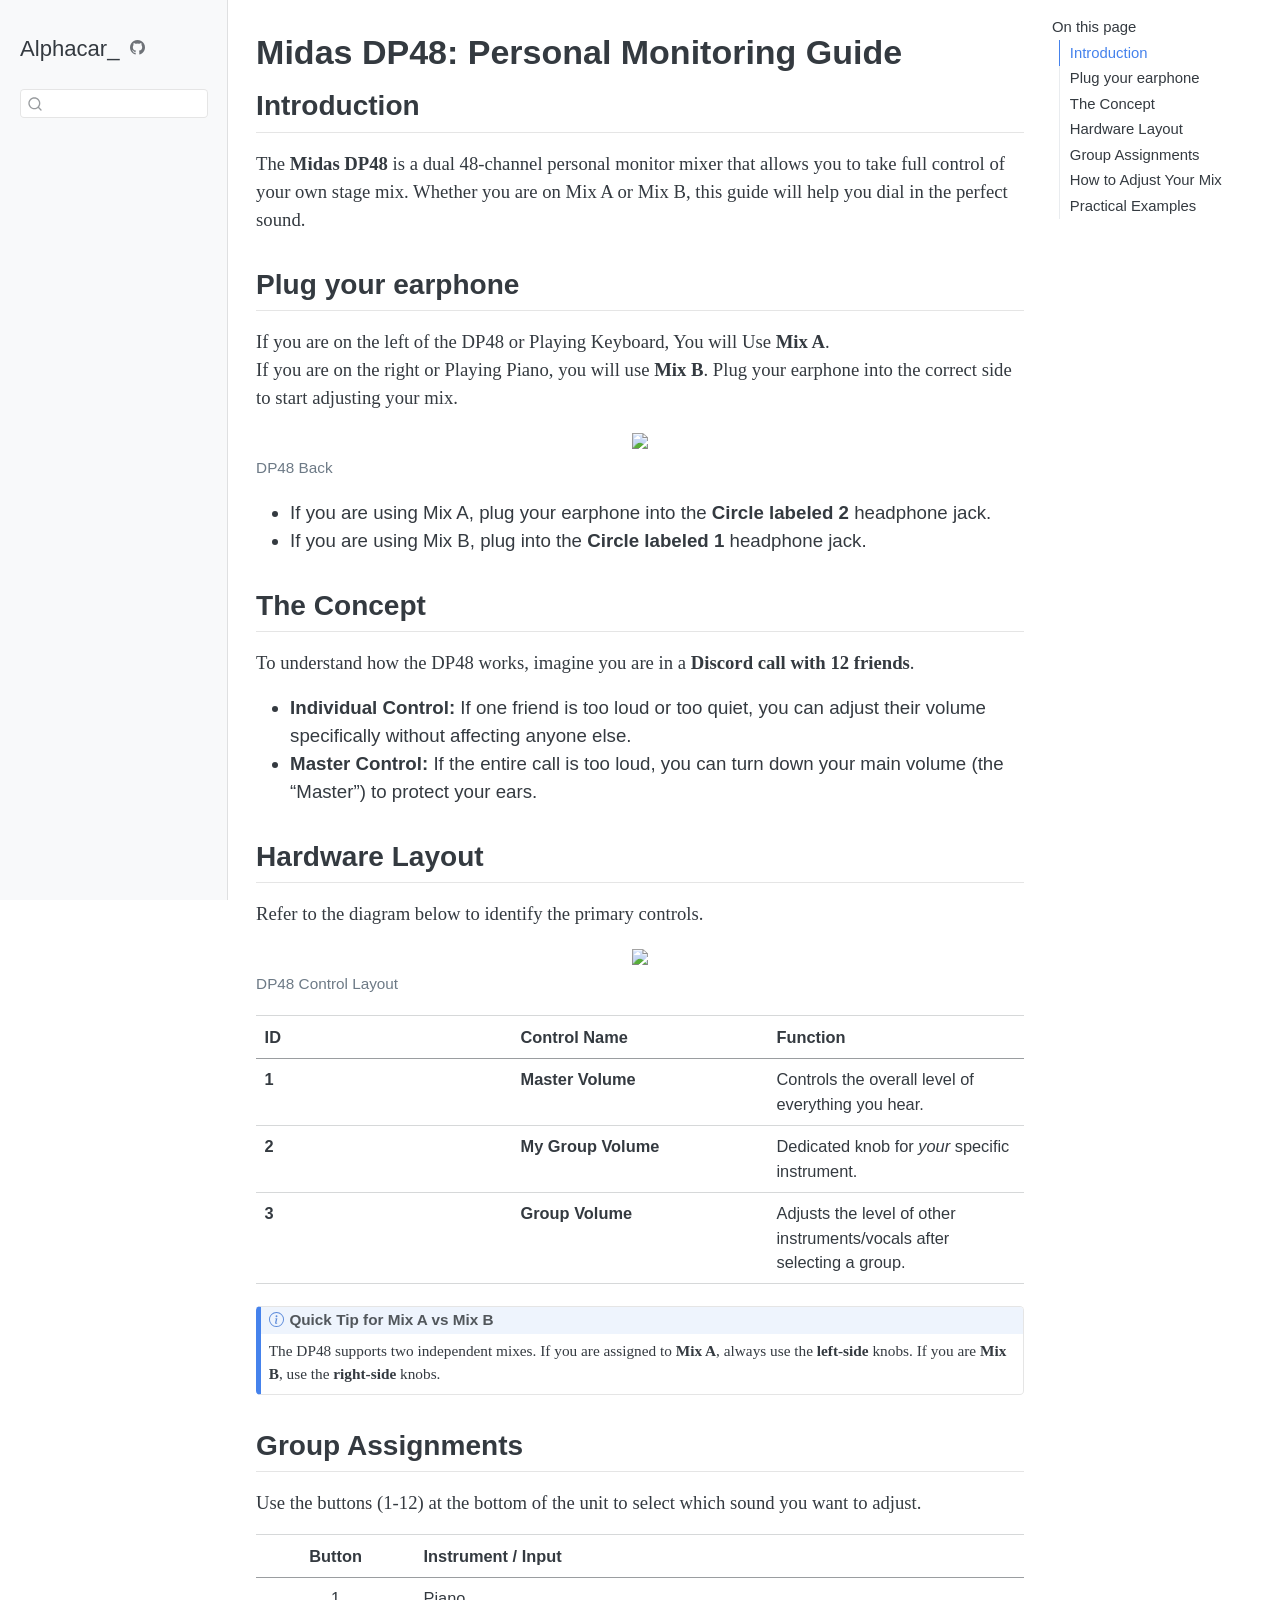
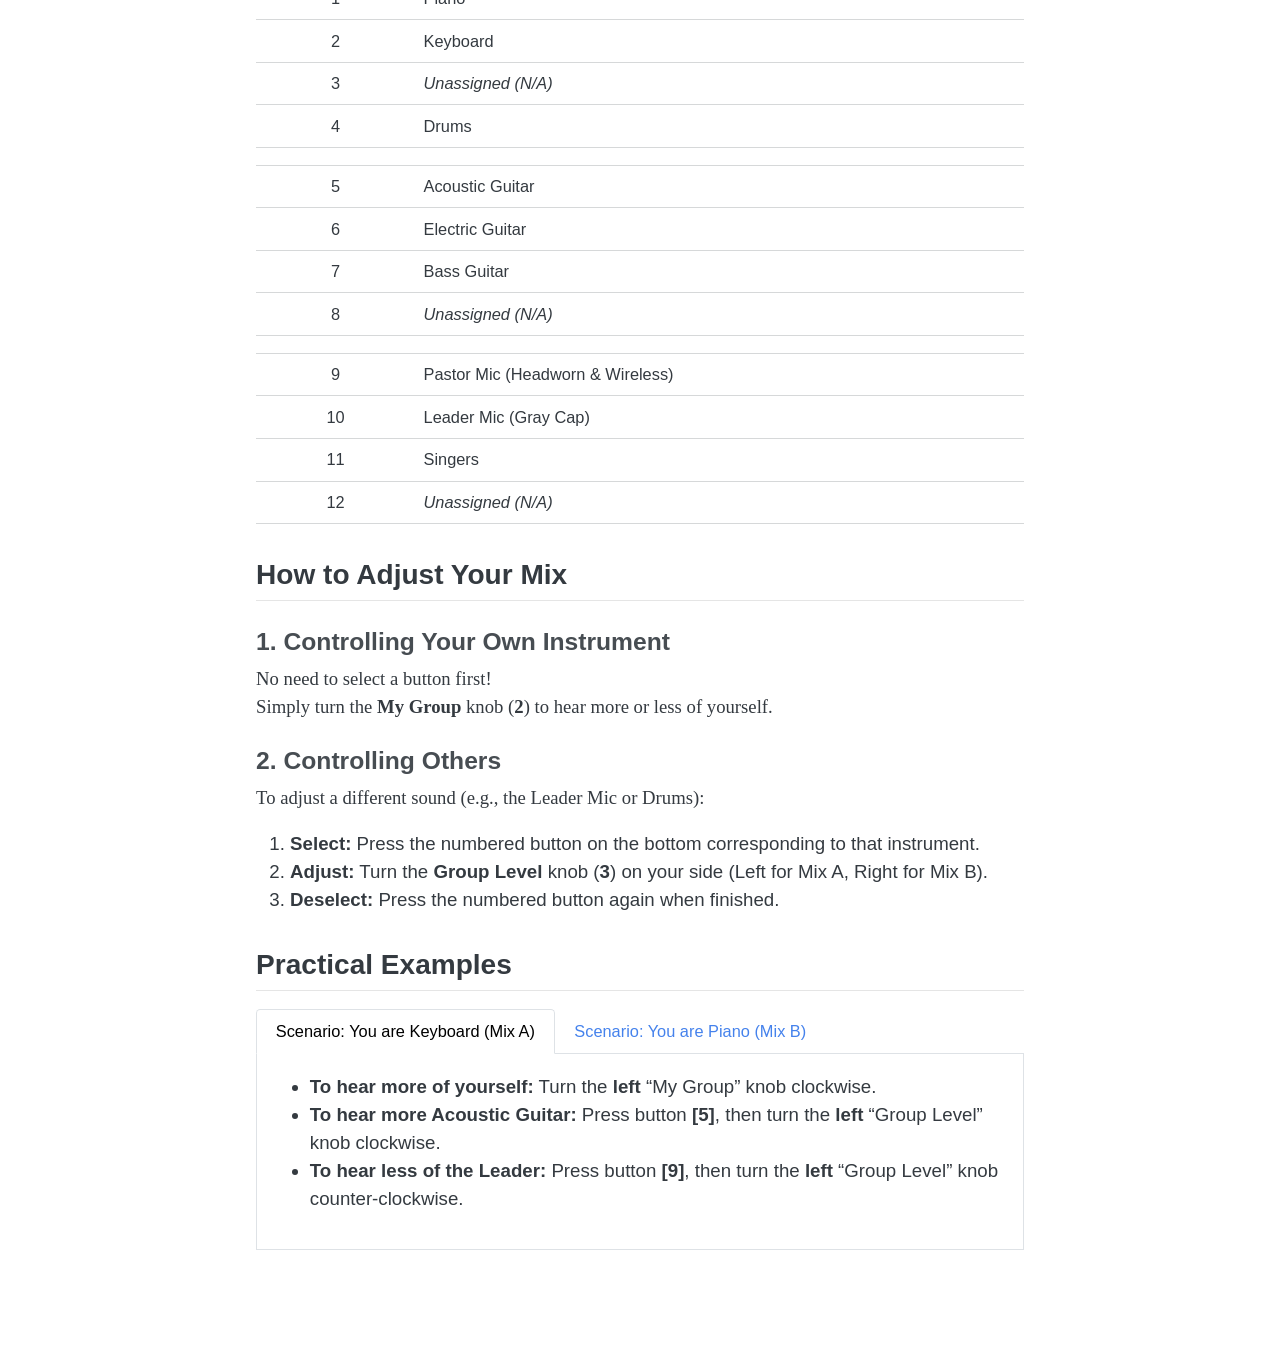
==== commit 9598e00a: "Built site for gh-pages" ====
--- a/dp48.html
+++ b/dp48.html
@@ -40,13 +40,13 @@
 <link href="site_libs/quarto-html/quarto-syntax-highlighting-ed96de9b727972fe78a7b5d16c58bf87.css" rel="stylesheet" id="quarto-text-highlighting-styles">
 <script src="site_libs/bootstrap/bootstrap.min.js"></script>
 <link href="site_libs/bootstrap/bootstrap-icons.css" rel="stylesheet">
-<link href="site_libs/bootstrap/bootstrap-99258d85ffddbd9841977770f8edb96b.min.css" rel="stylesheet" append-hash="true" id="quarto-bootstrap" data-mode="light">
+<link href="site_libs/bootstrap/bootstrap-1e7bb819180e912c320fa6abd0ecabc9.min.css" rel="stylesheet" append-hash="true" id="quarto-bootstrap" data-mode="light">
 <script id="quarto-search-options" type="application/json">{
-  "location": "navbar",
+  "location": "sidebar",
   "copy-button": false,
   "collapse-after": 3,
-  "panel-placement": "end",
-  "type": "overlay",
+  "panel-placement": "start",
+  "type": "textbox",
   "limit": 50,
   "keyboard-shortcut": [
     "f",
@@ -81,39 +81,54 @@
 
 </head>
 
-<body class="nav-fixed quarto-light">
+<body class="nav-sidebar docked quarto-light">
 
 <div id="quarto-search-results"></div>
   <header id="quarto-header" class="headroom fixed-top">
-    <nav class="navbar navbar-expand-lg " data-bs-theme="dark">
-      <div class="navbar-container container-fluid">
-      <div class="navbar-brand-container mx-auto">
-    <a class="navbar-brand" href="./index.html">
-    <span class="navbar-title">Alphacar_</span>
-    </a>
-  </div>
-            <div id="quarto-search" class="" title="Search"></div>
-          <button class="navbar-toggler" type="button" data-bs-toggle="collapse" data-bs-target="#navbarCollapse" aria-controls="navbarCollapse" role="menu" aria-expanded="false" aria-label="Toggle navigation" onclick="if (window.quartoToggleHeadroom) { window.quartoToggleHeadroom(); }">
-  <span class="navbar-toggler-icon"></span>
-</button>
-          <div class="collapse navbar-collapse" id="navbarCollapse">
-            <ul class="navbar-nav navbar-nav-scroll me-auto">
-  <li class="nav-item">
-    <a class="nav-link" href="./index.html"> 
-<span class="menu-text">Home</span></a>
-  </li>  
-</ul>
-            <ul class="navbar-nav navbar-nav-scroll ms-auto">
-</ul>
-          </div> <!-- /navcollapse -->
-            <div class="quarto-navbar-tools">
-</div>
-      </div> <!-- /container-fluid -->
-    </nav>
+  <nav class="quarto-secondary-nav">
+    <div class="container-fluid d-flex">
+      <button type="button" class="quarto-btn-toggle btn" data-bs-toggle="collapse" role="button" data-bs-target=".quarto-sidebar-collapse-item" aria-controls="quarto-sidebar" aria-expanded="false" aria-label="Toggle sidebar navigation" onclick="if (window.quartoToggleHeadroom) { window.quartoToggleHeadroom(); }">
+        <i class="bi bi-layout-text-sidebar-reverse"></i>
+      </button>
+        <nav class="quarto-page-breadcrumbs" aria-label="breadcrumb"><ol class="breadcrumb"><li class="breadcrumb-item">
+      Alphacar_
+      </li></ol></nav>
+        <a class="flex-grow-1" role="navigation" data-bs-toggle="collapse" data-bs-target=".quarto-sidebar-collapse-item" aria-controls="quarto-sidebar" aria-expanded="false" aria-label="Toggle sidebar navigation" onclick="if (window.quartoToggleHeadroom) { window.quartoToggleHeadroom(); }">      
+        </a>
+      <button type="button" class="btn quarto-search-button" aria-label="Search" onclick="window.quartoOpenSearch();">
+        <i class="bi bi-search"></i>
+      </button>
+    </div>
+  </nav>
 </header>
 <!-- content -->
-<div id="quarto-content" class="quarto-container page-columns page-rows-contents page-layout-article page-navbar">
+<div id="quarto-content" class="quarto-container page-columns page-rows-contents page-layout-article">
 <!-- sidebar -->
+  <nav id="quarto-sidebar" class="sidebar collapse collapse-horizontal quarto-sidebar-collapse-item sidebar-navigation docked overflow-auto">
+    <div class="pt-lg-2 mt-2 text-left sidebar-header">
+    <div class="sidebar-title mb-0 py-0">
+      <a href="./">Alphacar_</a> 
+        <div class="sidebar-tools-main">
+    <div class="dropdown">
+      <a href="" title="" id="quarto-navigation-tool-dropdown-0" class="quarto-navigation-tool dropdown-toggle px-1" data-bs-toggle="dropdown" aria-expanded="false" role="link" aria-label=""><i class="bi bi-github"></i></a>
+      <ul class="dropdown-menu" aria-labelledby="quarto-navigation-tool-dropdown-0">
+          <li>
+            <a class="dropdown-item sidebar-tools-main-item" href="https://github.com/alpha216/audio-quarto">
+            Source Code
+            </a>
+          </li>
+      </ul>
+    </div>
+</div>
+    </div>
+      </div>
+        <div class="mt-2 flex-shrink-0 align-items-center">
+        <div class="sidebar-search">
+        <div id="quarto-search" class="" title="Search"></div>
+        </div>
+        </div>
+</nav>
+<div id="quarto-sidebar-glass" class="quarto-sidebar-collapse-item" data-bs-toggle="collapse" data-bs-target=".quarto-sidebar-collapse-item"></div>
 <!-- margin-sidebar -->
     <div id="quarto-margin-sidebar" class="sidebar margin-sidebar">
         <nav id="TOC" role="doc-toc" class="toc-active">
@@ -121,8 +136,8 @@
    
   <ul>
   <li><a href="#introduction" id="toc-introduction" class="nav-link active" data-scroll-target="#introduction">Introduction</a></li>
+  <li><a href="#plug-your-earphone" id="toc-plug-your-earphone" class="nav-link" data-scroll-target="#plug-your-earphone">Plug your earphone</a></li>
   <li><a href="#the-concept" id="toc-the-concept" class="nav-link" data-scroll-target="#the-concept">The Concept</a></li>
-  <li><a href="#plug-your-earphone" id="toc-plug-your-earphone" class="nav-link" data-scroll-target="#plug-your-earphone">Plug your earphone</a></li>
   <li><a href="#hardware-layout" id="toc-hardware-layout" class="nav-link" data-scroll-target="#hardware-layout">Hardware Layout</a></li>
   <li><a href="#group-assignments" id="toc-group-assignments" class="nav-link" data-scroll-target="#group-assignments">Group Assignments</a></li>
   <li><a href="#how-to-adjust-your-mix" id="toc-how-to-adjust-your-mix" class="nav-link" data-scroll-target="#how-to-adjust-your-mix">How to Adjust Your Mix</a>
@@ -159,16 +174,6 @@
 <section id="introduction" class="level2">
 <h2 class="anchored" data-anchor-id="introduction">Introduction</h2>
 <p>The <strong>Midas DP48</strong> is a dual 48-channel personal monitor mixer that allows you to take full control of your own stage mix. Whether you are on Mix A or Mix B, this guide will help you dial in the perfect sound.</p>
-<hr>
-</section>
-<section id="the-concept" class="level2">
-<h2 class="anchored" data-anchor-id="the-concept">The Concept</h2>
-<p>To understand how the DP48 works, imagine you are in a <strong>Discord call with 12 friends</strong>.</p>
-<ul>
-<li><strong>Individual Control:</strong> If one friend is too loud or too quiet, you can adjust their volume specifically without affecting anyone else.</li>
-<li><strong>Master Control:</strong> If the entire call is too loud, you can turn down your main volume (the “Master”) to protect your ears.</li>
-</ul>
-<hr>
 </section>
 <section id="plug-your-earphone" class="level2">
 <h2 class="anchored" data-anchor-id="plug-your-earphone">Plug your earphone</h2>
@@ -183,7 +188,14 @@
 <li>If you are using Mix A, plug your earphone into the <strong>Circle labeled 2</strong> headphone jack.</li>
 <li>If you are using Mix B, plug into the <strong>Circle labeled 1</strong> headphone jack.</li>
 </ul>
-<hr>
+</section>
+<section id="the-concept" class="level2">
+<h2 class="anchored" data-anchor-id="the-concept">The Concept</h2>
+<p>To understand how the DP48 works, imagine you are in a <strong>Discord call with 12 friends</strong>.</p>
+<ul>
+<li><strong>Individual Control:</strong> If one friend is too loud or too quiet, you can adjust their volume specifically without affecting anyone else.</li>
+<li><strong>Master Control:</strong> If the entire call is too loud, you can turn down your main volume (the “Master”) to protect your ears.</li>
+</ul>
 </section>
 <section id="hardware-layout" class="level2">
 <h2 class="anchored" data-anchor-id="hardware-layout">Hardware Layout</h2>
@@ -238,7 +250,6 @@
 <p>The DP48 supports two independent mixes. If you are assigned to <strong>Mix A</strong>, always use the <strong>left-side</strong> knobs. If you are <strong>Mix B</strong>, use the <strong>right-side</strong> knobs.</p>
 </div>
 </div>
-<hr>
 </section>
 <section id="group-assignments" class="level2">
 <h2 class="anchored" data-anchor-id="group-assignments">Group Assignments</h2>
@@ -309,24 +320,27 @@
 </tr>
 </tbody>
 </table>
-<hr>
 </section>
 <section id="how-to-adjust-your-mix" class="level2">
 <h2 class="anchored" data-anchor-id="how-to-adjust-your-mix">How to Adjust Your Mix</h2>
 <section id="controlling-your-own-instrument" class="level3">
 <h3 class="anchored" data-anchor-id="controlling-your-own-instrument">1. Controlling Your Own Instrument</h3>
-<p>No need to select a button first! Simply turn the <strong>My Group</strong> knob (<strong>2</strong>) to hear more or less of yourself.</p>
+<p>No need to select a button first! <br> Simply turn the <strong>My Group</strong> knob (<strong>2</strong>) to hear more or less of yourself.</p>
 </section>
 <section id="controlling-others" class="level3">
 <h3 class="anchored" data-anchor-id="controlling-others">2. Controlling Others</h3>
-<p>To adjust a different sound (e.g., the Leader Mic or Drums): 1. <strong>Select:</strong> Press the numbered button on the bottom corresponding to that instrument. 2. <strong>Adjust:</strong> Turn the <strong>Group Level</strong> knob (<strong>3</strong>) on your side (Left for Mix A, Right for Mix B). 3. <strong>Deselect:</strong> Press the numbered button again when finished.</p>
-<hr>
+<p>To adjust a different sound (e.g., the Leader Mic or Drums):</p>
+<ol type="1">
+<li><strong>Select:</strong> Press the numbered button on the bottom corresponding to that instrument.</li>
+<li><strong>Adjust:</strong> Turn the <strong>Group Level</strong> knob (<strong>3</strong>) on your side (Left for Mix A, Right for Mix B).</li>
+<li><strong>Deselect:</strong> Press the numbered button again when finished.</li>
+</ol>
 </section>
 </section>
 <section id="practical-examples" class="level2">
 <h2 class="anchored" data-anchor-id="practical-examples">Practical Examples</h2>
 <div class="tabset-margin-container"></div><div class="panel-tabset">
-<ul class="nav nav-tabs" role="tablist"><li class="nav-item" role="presentation"><a class="nav-link active" id="tabset-1-1-tab" data-bs-toggle="tab" data-bs-target="#tabset-1-1" role="tab" aria-controls="tabset-1-1" aria-selected="true" href="">Scenario: You are Keyboard (Mix A)</a></li><li class="nav-item" role="presentation"><a class="nav-link" id="tabset-1-2-tab" data-bs-toggle="tab" data-bs-target="#tabset-1-2" role="tab" aria-controls="tabset-1-2" aria-selected="false" href="">Scenario: You are Piano (Mix B)</a></li></ul>
+<ul class="nav nav-tabs" role="tablist"><li class="nav-item" role="presentation"><a class="nav-link active" id="tabset-1-1-tab" data-bs-toggle="tab" data-bs-target="#tabset-1-1" role="tab" aria-controls="tabset-1-1" aria-selected="true" href="" aria-current="page">Scenario: You are Keyboard (Mix A)</a></li><li class="nav-item" role="presentation"><a class="nav-link" id="tabset-1-2-tab" data-bs-toggle="tab" data-bs-target="#tabset-1-2" role="tab" aria-controls="tabset-1-2" aria-selected="false" href="">Scenario: You are Piano (Mix B)</a></li></ul>
 <div class="tab-content">
 <div id="tabset-1-1" class="tab-pane active" role="tabpanel" aria-labelledby="tabset-1-1-tab">
 <ul>
@@ -422,7 +436,7 @@
     }
       var localhostRegex = new RegExp(/^(?:http|https):\/\/localhost\:?[0-9]*\//);
       var mailtoRegex = new RegExp(/^mailto:/);
-        var filterRegex = new RegExp("https:\/\/alpha216\.github\.io\/audio-quarto\/");
+        var filterRegex = new RegExp("https:\/\/audio\.alphacar\.dev");
       var isInternal = (href) => {
           return filterRegex.test(href) || localhostRegex.test(href) || mailtoRegex.test(href);
       }
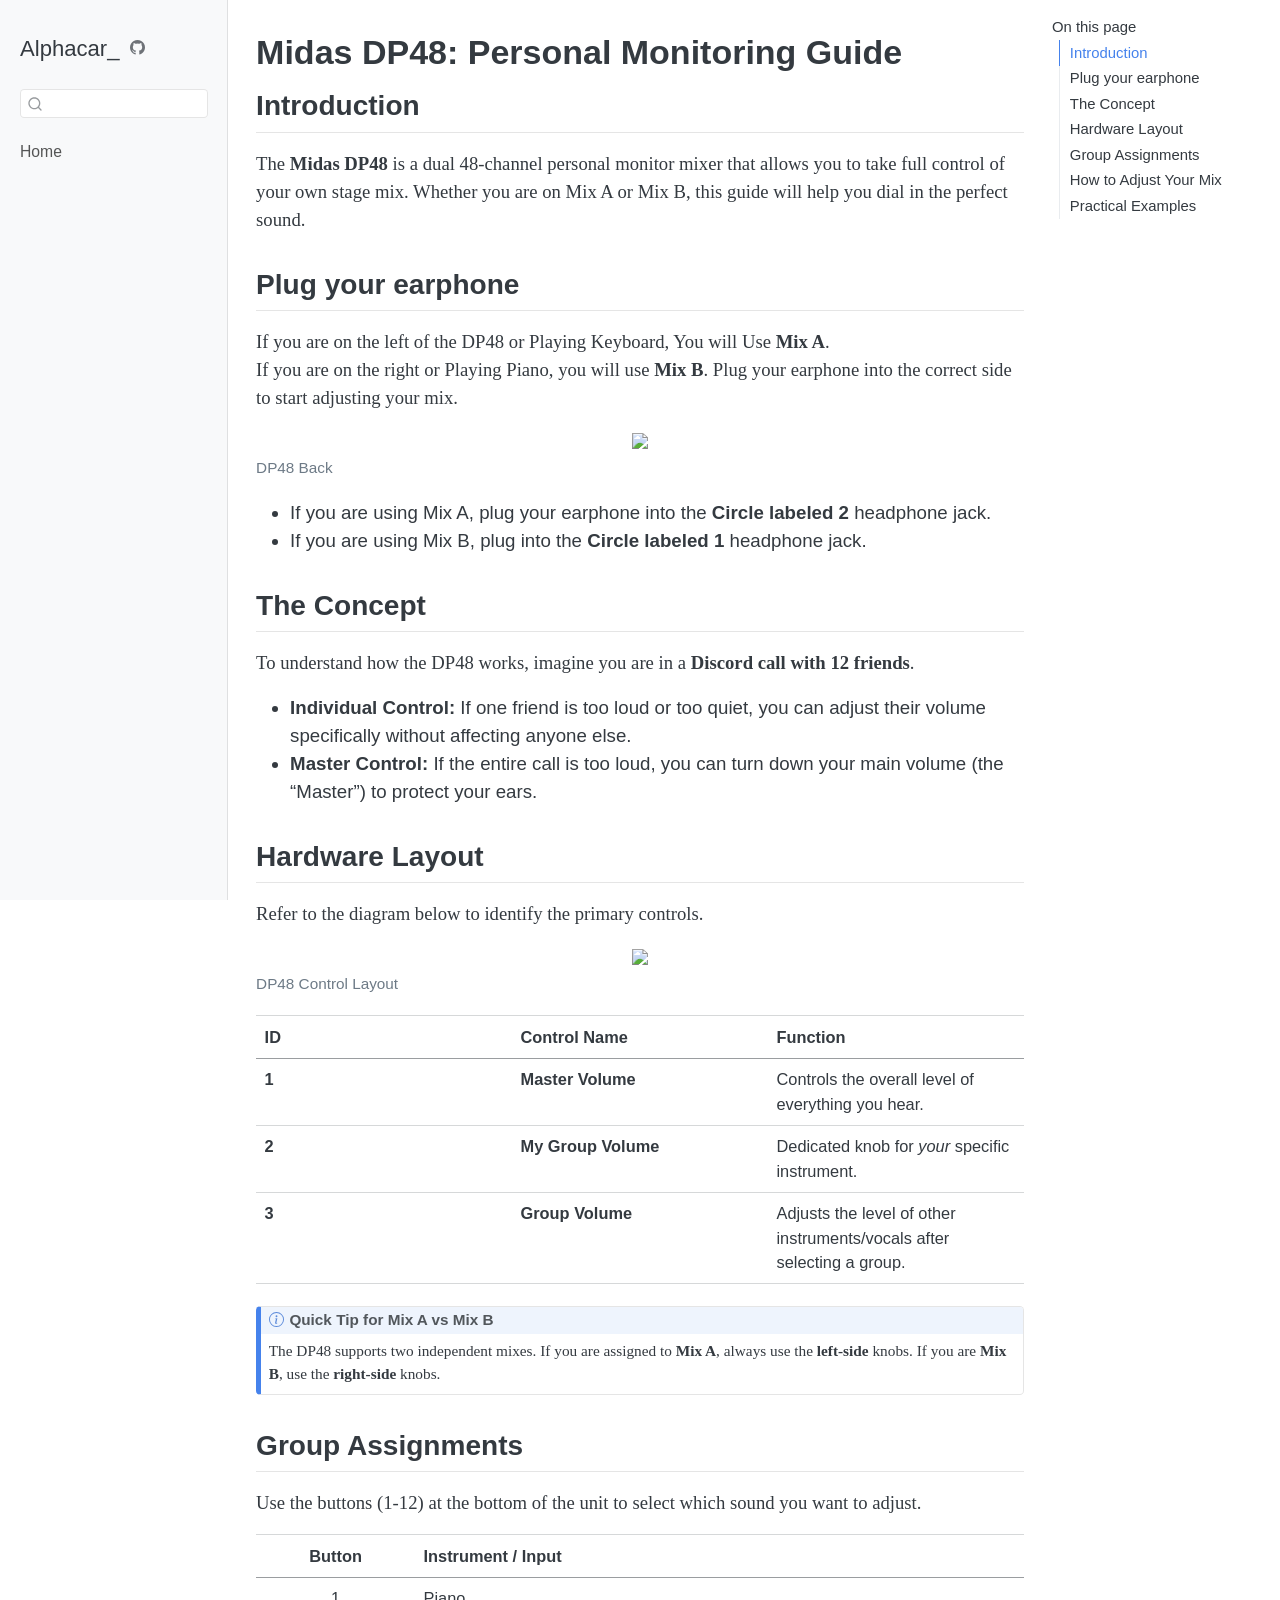
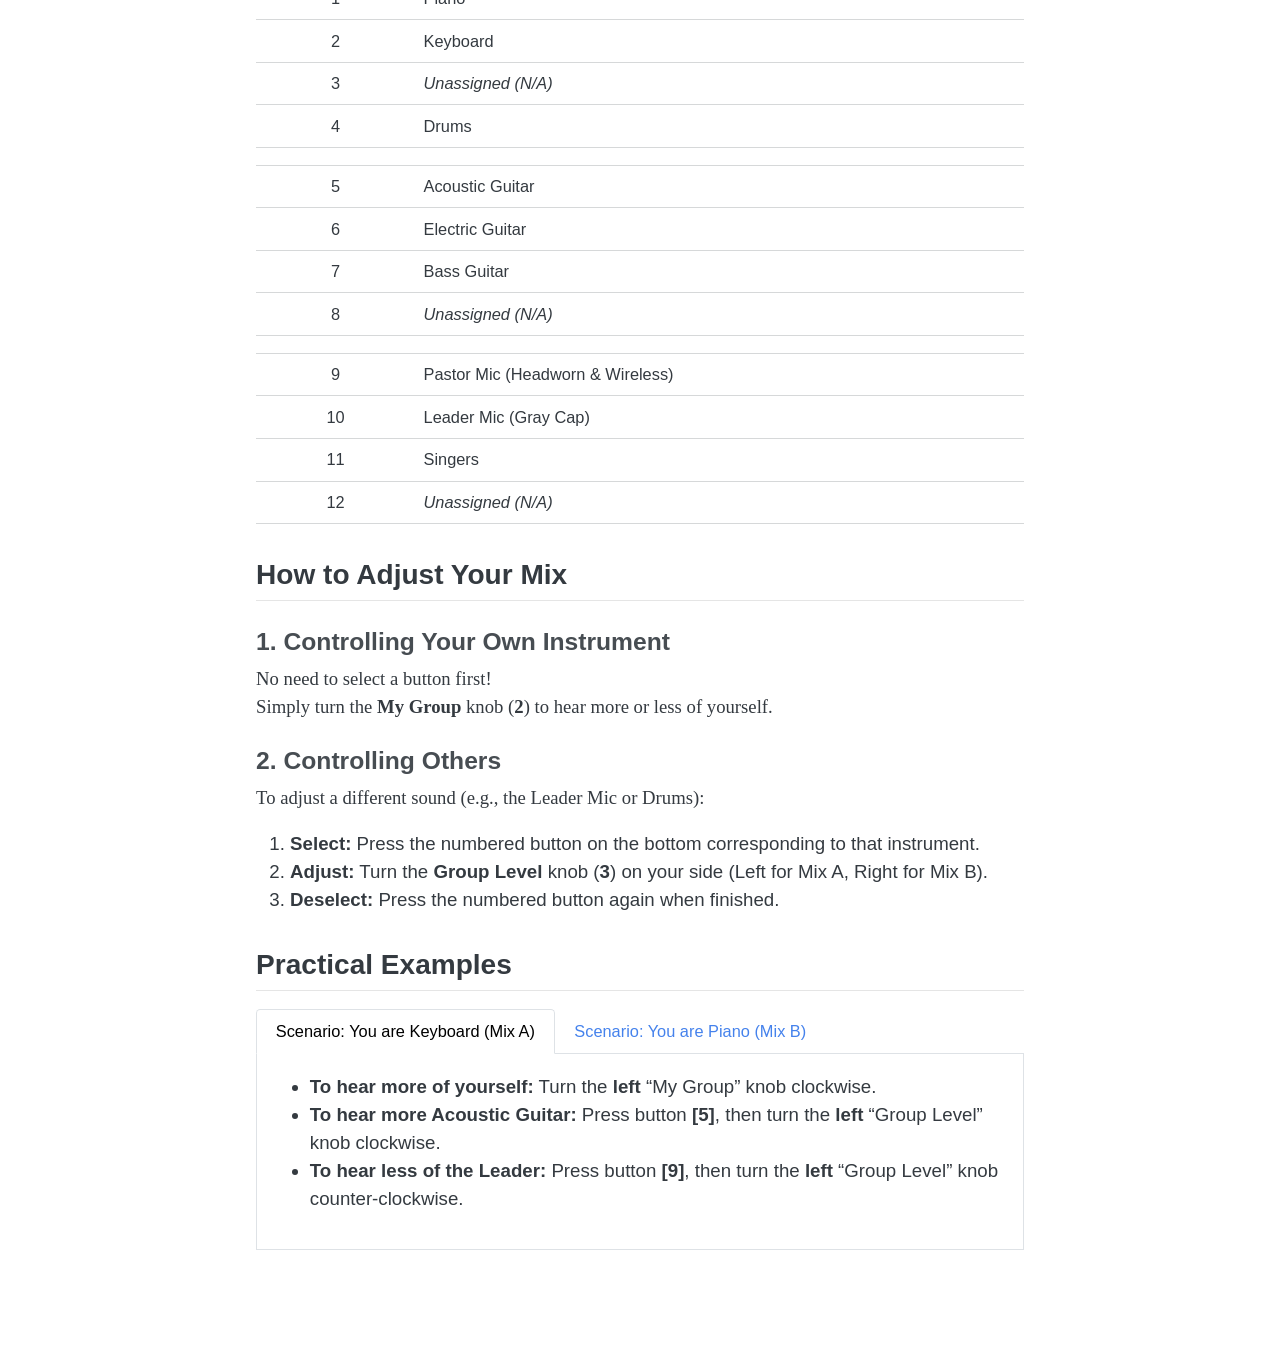
==== commit 7be23a65: "Built site for gh-pages" ====
--- a/dp48.html
+++ b/dp48.html
@@ -127,6 +127,16 @@
         <div id="quarto-search" class="" title="Search"></div>
         </div>
         </div>
+    <div class="sidebar-menu-container"> 
+    <ul class="list-unstyled mt-1">
+        <li class="sidebar-item">
+  <div class="sidebar-item-container"> 
+  <a href="./index.html" class="sidebar-item-text sidebar-link">
+ <span class="menu-text">Home</span></a>
+  </div>
+</li>
+    </ul>
+    </div>
 </nav>
 <div id="quarto-sidebar-glass" class="quarto-sidebar-collapse-item" data-bs-toggle="collapse" data-bs-target=".quarto-sidebar-collapse-item"></div>
 <!-- margin-sidebar -->
